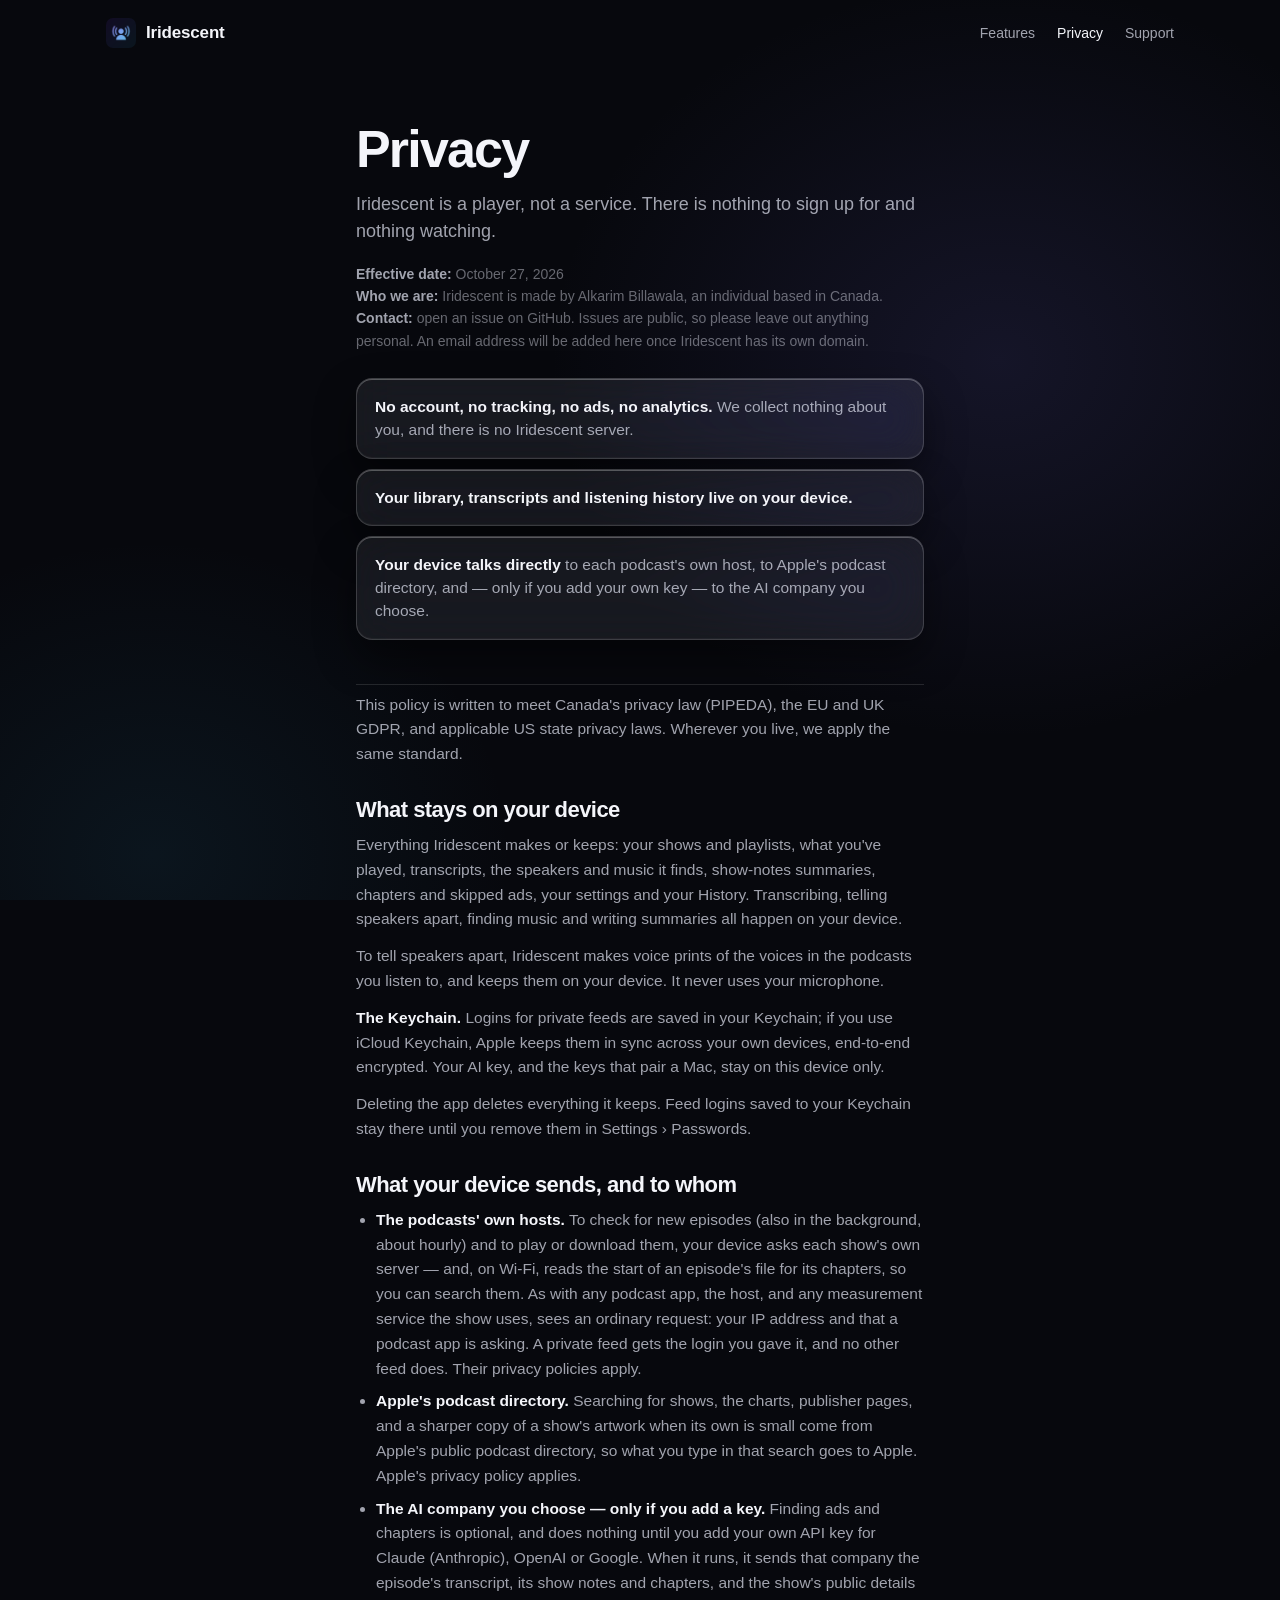
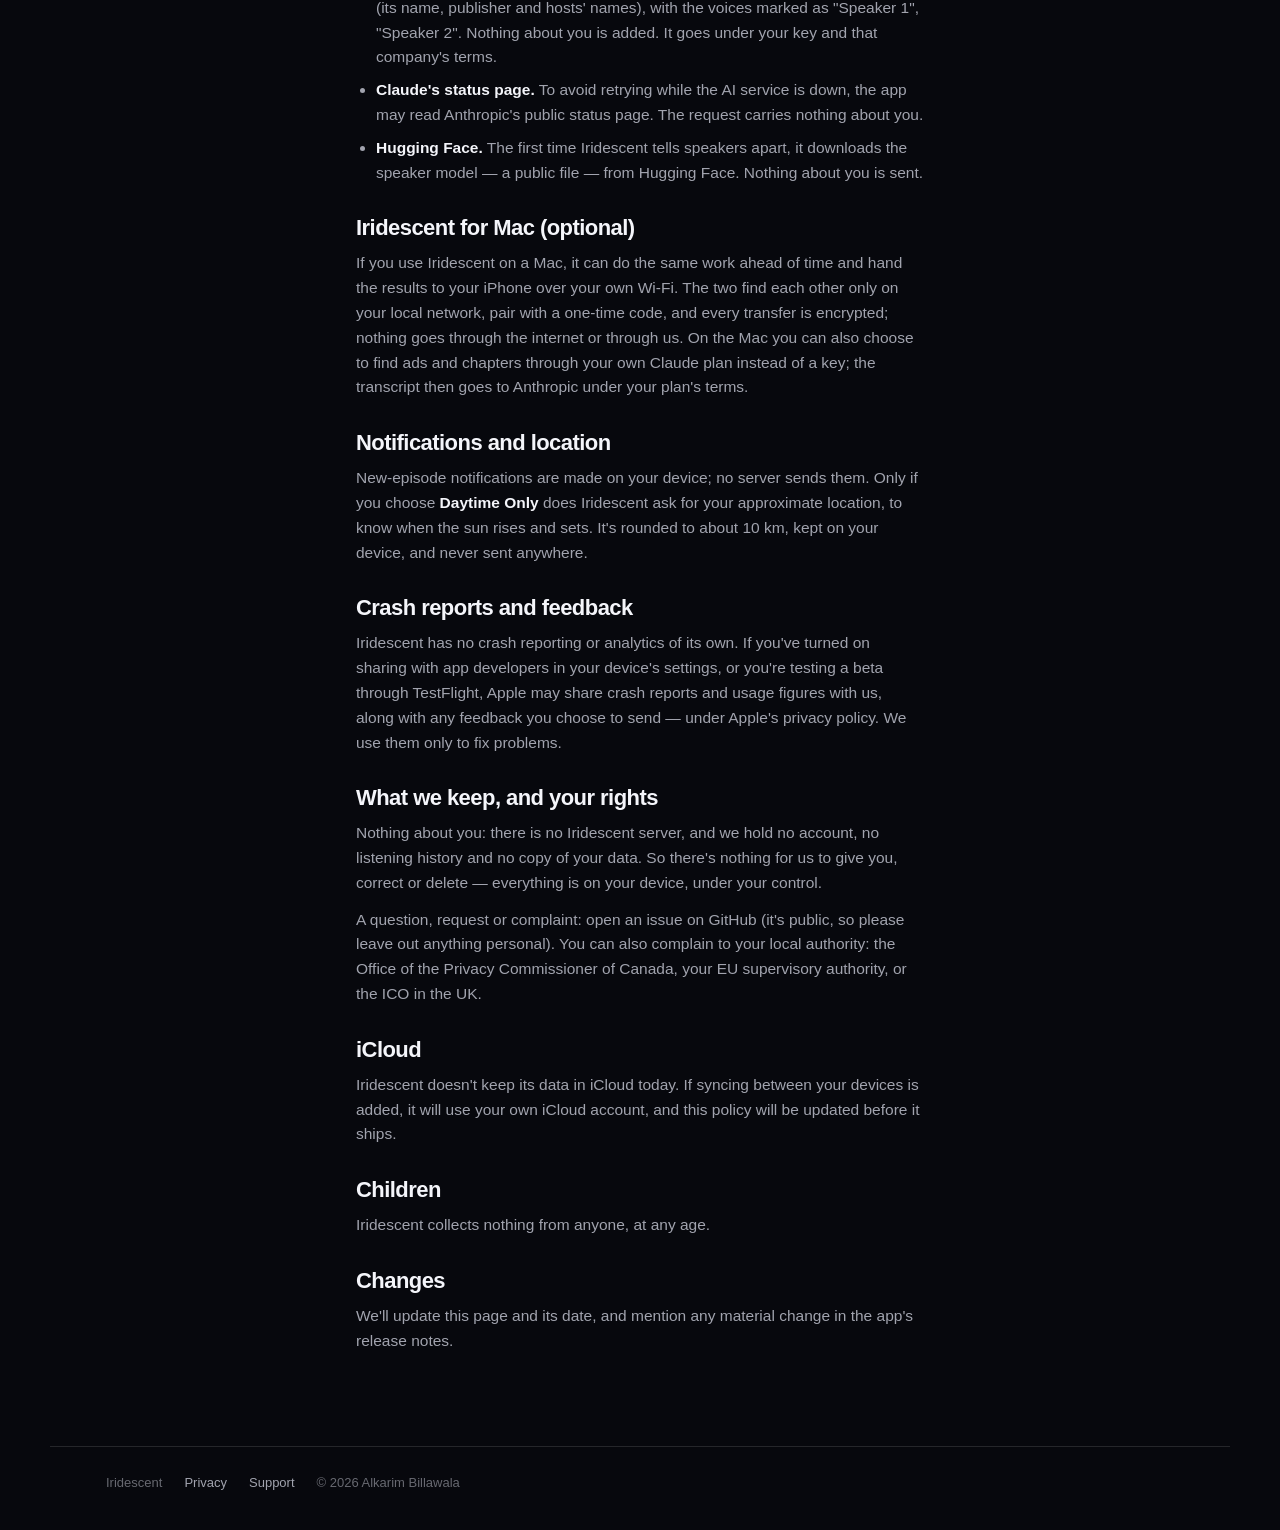
==== docs/privacy.html @ 8f62f202 "Iridescent's public home: the website (privacy, support), issue templates, license Not the app: Irid" ====
<!doctype html>
<html lang="en">
<head>
<meta charset="utf-8">
<meta name="viewport" content="width=device-width, initial-scale=1">
<title>Privacy — Iridescent</title>
<meta name="description" content="Iridescent's privacy policy: no account, no tracking, no analytics — your library and transcripts stay on your device.">
<link rel="icon" href="assets/icon.png">
<link rel="stylesheet" href="assets/icon-tokens.css">
<link rel="stylesheet" href="assets/base.css">
<link rel="stylesheet" href="assets/site.css">
</head>
<body>
  <nav class="nav">
    <a class="brand" href="./"><img src="assets/icon.png" alt="">Iridescent</a>
    <div class="nav-links"><a href="https://github.com/Alkarim-Billawala/iridescent-app#features">Features</a><a href="privacy.html" class="current">Privacy</a><a href="support.html">Support</a></div>
  </nav>

  <main class="page plain">
    <h1>Privacy</h1>
    <p class="lede">Iridescent is a player, not a service. There is nothing to sign up for and nothing watching.</p>
    <p class="policy-facts"><b>Effective date:</b> October 27, 2026<br><b>Who we are:</b> Iridescent is made by Alkarim Billawala, an individual based in Canada.<br><b>Contact:</b> <a href="https://github.com/Alkarim-Billawala/iridescent-app/issues">open an issue on GitHub</a>. Issues are public, so please leave out anything personal. An email address will be added here once Iridescent has its own domain.</p>
    <ul>
      <li class="glass"><b>No account, no tracking, no ads, no analytics.</b> We collect nothing about you, and there is no Iridescent server.</li>
      <li class="glass"><b>Your library, transcripts and listening history live on your device.</b></li>
      <li class="glass"><b>Your device talks directly</b> to each podcast's own host, to Apple's podcast directory, and — only if you add your own key — to the AI company you choose.</li>
    </ul>

    <section class="policy">
      <p>This policy is written to meet Canada's privacy law (PIPEDA), the EU and UK GDPR, and applicable US state privacy laws. Wherever you live, we apply the same standard.</p>

      <h2>What stays on your device</h2>
      <p>Everything Iridescent makes or keeps: your shows and playlists, what you've played, transcripts, the speakers and music it finds, show-notes summaries, chapters and skipped ads, your settings and your History. Transcribing, telling speakers apart, finding music and writing summaries all happen on your device.</p>
      <p>To tell speakers apart, Iridescent makes voice prints of the voices in the podcasts you listen to, and keeps them on your device. It never uses your microphone.</p>
      <p><b>The Keychain.</b> Logins for private feeds are saved in your Keychain; if you use iCloud Keychain, Apple keeps them in sync across your own devices, end-to-end encrypted. Your AI key, and the keys that pair a Mac, stay on this device only.</p>
      <p>Deleting the app deletes everything it keeps. Feed logins saved to your Keychain stay there until you remove them in Settings › Passwords.</p>

      <h2>What your device sends, and to whom</h2>
      <ul>
        <li><b>The podcasts' own hosts.</b> To check for new episodes (also in the background, about hourly) and to play or download them, your device asks each show's own server — and, on Wi-Fi, reads the start of an episode's file for its chapters, so you can search them. As with any podcast app, the host, and any measurement service the show uses, sees an ordinary request: your IP address and that a podcast app is asking. A private feed gets the login you gave it, and no other feed does. Their privacy policies apply.</li>
        <li><b>Apple's podcast directory.</b> Searching for shows, the charts, publisher pages, and a sharper copy of a show's artwork when its own is small come from Apple's public podcast directory, so what you type in that search goes to Apple. Apple's privacy policy applies.</li>
        <li><b>The AI company you choose — only if you add a key.</b> Finding ads and chapters is optional, and does nothing until you add your own API key for Claude (Anthropic), OpenAI or Google. When it runs, it sends that company the episode's transcript, its show notes and chapters, and the show's public details (its name, publisher and hosts' names), with the voices marked as "Speaker 1", "Speaker 2". Nothing about you is added. It goes under your key and that company's terms.</li>
        <li><b>Claude's status page.</b> To avoid retrying while the AI service is down, the app may read Anthropic's public status page. The request carries nothing about you.</li>
        <li><b>Hugging Face.</b> The first time Iridescent tells speakers apart, it downloads the speaker model — a public file — from Hugging Face. Nothing about you is sent.</li>
      </ul>

      <h2>Iridescent for Mac (optional)</h2>
      <p>If you use Iridescent on a Mac, it can do the same work ahead of time and hand the results to your iPhone over your own Wi-Fi. The two find each other only on your local network, pair with a one-time code, and every transfer is encrypted; nothing goes through the internet or through us. On the Mac you can also choose to find ads and chapters through your own Claude plan instead of a key; the transcript then goes to Anthropic under your plan's terms.</p>

      <h2>Notifications and location</h2>
      <p>New-episode notifications are made on your device; no server sends them. Only if you choose <b>Daytime Only</b> does Iridescent ask for your approximate location, to know when the sun rises and sets. It's rounded to about 10 km, kept on your device, and never sent anywhere.</p>

      <h2>Crash reports and feedback</h2>
      <p>Iridescent has no crash reporting or analytics of its own. If you've turned on sharing with app developers in your device's settings, or you're testing a beta through TestFlight, Apple may share crash reports and usage figures with us, along with any feedback you choose to send — under Apple's privacy policy. We use them only to fix problems.</p>

      <h2>What we keep, and your rights</h2>
      <p>Nothing about you: there is no Iridescent server, and we hold no account, no listening history and no copy of your data. So there's nothing for us to give you, correct or delete — everything is on your device, under your control.</p>
      <p>A question, request or complaint: <a href="https://github.com/Alkarim-Billawala/iridescent-app/issues">open an issue on GitHub</a> (it's public, so please leave out anything personal). You can also complain to your local authority: the Office of the Privacy Commissioner of Canada, your EU supervisory authority, or the ICO in the UK.</p>

      <h2>iCloud</h2>
      <p>Iridescent doesn't keep its data in iCloud today. If syncing between your devices is added, it will use your own iCloud account, and this policy will be updated before it ships.</p>

      <h2>Children</h2>
      <p>Iridescent collects nothing from anyone, at any age.</p>

      <h2>Changes</h2>
      <p>We'll update this page and its date, and mention any material change in the app's release notes.</p>
    </section>
  </main>

  <footer class="page footer">
    <span>Iridescent</span><a href="privacy.html">Privacy</a><a href="support.html">Support</a><span>© 2026 Alkarim Billawala</span>
  </footer>
</body>
</html>
---- docs/assets/icon-tokens.css ----
/* Generated by tools/icon.py from AppIcon.png — don't edit; re-run the script for a new icon. */
:root {
  --icon-1: #287497;
  --icon-1-rgb: 40 116 151;
  --icon-2: #284a7e;
  --icon-2-rgb: 40 74 126;
  --icon-3: #4d4894;
  --icon-3-rgb: 77 72 148;
}
---- docs/assets/base.css ----
/* The site's base: tokens, the glass, the sheen, the CSS-drawn phone. Used by the site pages and the step-2 mock-ups. */

@property --sheen-angle {
  syntax: '<angle>';
  inherits: false;
  initial-value: 0deg;
}

:root {
  color-scheme: dark;
  --bg: #07080d;
  --bg-2: #0d0f19;
  --text: #f4f5fa;
  --text-2: rgba(235, 238, 250, 0.68);
  --text-3: rgba(235, 238, 250, 0.42);
  --hairline: rgba(255, 255, 255, 0.12);

  /* The one motif: an oil-slick sheen — thin-film colours in their natural order. Its own palette:
     it doesn't come from the app icon, so a new icon leaves it alone. */
  --sheen-1: #8a74ff; /* violet */
  --sheen-2: #4fa8ff; /* blue */
  --sheen-3: #3fd8c4; /* cyan */
  --sheen-4: #bdf27c; /* green-gold */
  --sheen-5: #ffd07a; /* amber */
  --sheen-6: #ff8fb8; /* rose */
  --sheen-7: #b07cff; /* magenta-violet */
  --sheen: conic-gradient(from var(--sheen-angle), var(--sheen-1), var(--sheen-2), var(--sheen-3),
      var(--sheen-4), var(--sheen-5), var(--sheen-6), var(--sheen-7), var(--sheen-1));
  --sheen-linear: linear-gradient(100deg, var(--sheen-1) 0%, var(--sheen-2) 22%, var(--sheen-3) 42%,
      var(--sheen-4) 58%, var(--sheen-5) 74%, var(--sheen-6) 88%, var(--sheen-7) 100%);

  /* The page's faint ambient light: the only place the icon's colours are used (assets/icon-tokens.css,
     made by tools/icon.py). */
  --ambient:
      radial-gradient(50% 60% at 78% 40%, rgb(var(--icon-3-rgb) / 0.20), transparent 70%),
      radial-gradient(40% 50% at 12% 95%, rgb(var(--icon-1-rgb) / 0.12), transparent 70%);

  --glass-fill: rgba(255, 255, 255, 0.07);
  --glass-edge: rgba(255, 255, 255, 0.16);
  --glass-hi: rgba(255, 255, 255, 0.28);

  --font: -apple-system, BlinkMacSystemFont, "SF Pro Text", "SF Pro Display", "Helvetica Neue", Arial, sans-serif;
  --font-display: -apple-system, BlinkMacSystemFont, "SF Pro Display", "Helvetica Neue", Arial, sans-serif;
  --gutter: clamp(16px, 5vw, 56px);
}

* { box-sizing: border-box; }
html, body { margin: 0; }
body {
  background: var(--ambient), var(--bg);
  background-attachment: fixed;
  color: var(--text);
  font-family: var(--font);
  -webkit-font-smoothing: antialiased;
  overflow-x: hidden;
}
a { color: inherit; text-decoration: none; }

@keyframes sheen-turn { to { --sheen-angle: 360deg; } }

/* Liquid Glass, approximated: a blurred, saturated pane with a bright top edge. */
.glass {
  background: var(--glass-fill);
  -webkit-backdrop-filter: blur(22px) saturate(170%);
  backdrop-filter: blur(22px) saturate(170%);
  border: 1px solid var(--glass-edge);
  box-shadow:
    inset 0 1px 0 var(--glass-hi),
    inset 0 -1px 0 rgba(255, 255, 255, 0.04),
    0 18px 40px rgba(0, 0, 0, 0.45);
}

/* ---- Top bar ---- */
.nav {
  position: relative;
  z-index: 5;
  display: flex;
  align-items: center;
  justify-content: space-between;
  padding: 18px var(--gutter);
}
.brand { display: flex; align-items: center; gap: 10px; font-weight: 600; font-size: 17px; letter-spacing: -0.01em; }
.brand img { width: 30px; height: 30px; border-radius: 7px; }
.nav-links { display: flex; gap: 22px; font-size: 14px; color: var(--text-2); }
.nav-links a:hover { color: var(--text); }
@media (max-width: 560px) { .nav-links { display: none; } }

/* ---- Buttons ---- */
.btn {
  display: inline-flex; align-items: center; gap: 8px;
  height: 46px; padding: 0 22px; border-radius: 999px;
  font-size: 15px; font-weight: 600; letter-spacing: -0.005em;
}
.btn-primary { background: var(--text); color: #0a0b12; }
.btn-ghost { color: var(--text); }
.btn svg { width: 16px; height: 16px; }

/* ---- Review switcher (mock-ups only) ---- */
.review-bar {
  position: fixed; z-index: 50; left: 50%; bottom: 16px; transform: translateX(-50%);
  display: flex; gap: 4px; padding: 4px; border-radius: 999px; font-size: 13px; font-weight: 600;
}
.review-bar a { padding: 7px 14px; border-radius: 999px; color: var(--text-2); white-space: nowrap; }
.review-bar a[aria-current] { background: rgba(255, 255, 255, 0.14); color: var(--text); }

/* ================================================================
   The phone: an iPhone 17 Pro-shaped frame (402 × 874 pt) drawn in pt
   units, so it scales as one piece at any width.
   ================================================================ */
.phone {
  --w: 330px;
  width: var(--w);
  aspect-ratio: 402 / 874;
  container-type: inline-size;
  position: relative;
  border-radius: calc(var(--w) * 0.148);
  padding: calc(var(--w) * 0.03);
  background: linear-gradient(145deg, #3a3d48, #15161c 40%, #2b2d36 70%, #101116);
  box-shadow:
    inset 0 0 0 1px rgba(255, 255, 255, 0.10),
    0 40px 80px rgba(0, 0, 0, 0.6),
    0 10px 24px rgba(0, 0, 0, 0.5);
}
.screen {
  --pt: calc(100cqw / 402 * 1.065); /* the screen sits inside the bezel */
  position: relative;
  width: 100%; height: 100%;
  border-radius: calc(var(--pt) * 52);
  overflow: hidden;
  background:
    radial-gradient(120% 60% at 50% 0%, #3a2f6b 0%, transparent 65%),
    linear-gradient(180deg, #241d45 0%, #16142b 55%, #0f0e1d 100%);
  color: #fff;
  font-family: var(--font);
  font-size: calc(var(--pt) * 17);
  display: flex; flex-direction: column; align-items: stretch;
  text-align: left;
}
.island {
  position: absolute; top: calc(var(--pt) * 11); left: 50%; transform: translateX(-50%);
  width: calc(var(--pt) * 124); height: calc(var(--pt) * 36); border-radius: 999px; background: #000;
}
.statusbar {
  height: calc(var(--pt) * 54); flex: none;
  display: flex; align-items: center; justify-content: space-between;
  padding: 0 calc(var(--pt) * 34) 0 calc(var(--pt) * 44);
  font-weight: 600; font-size: calc(var(--pt) * 16);
}
.statusbar .icons { display: flex; gap: calc(var(--pt) * 6); align-items: center; }
.statusbar .icons i { display: block; background: #fff; border-radius: calc(var(--pt) * 2); }
.grabber {
  width: calc(var(--pt) * 38); height: calc(var(--pt) * 5); border-radius: 999px;
  background: rgba(255, 255, 255, 0.32); margin: calc(var(--pt) * 2) auto calc(var(--pt) * 16);
}
.art {
  align-self: center;
  width: calc(var(--pt) * 262); aspect-ratio: 1; border-radius: calc(var(--pt) * 14);
  position: relative; overflow: hidden;
  background:
    radial-gradient(60% 60% at 50% 42%, #ffcf7a 0%, #f39a53 26%, transparent 27%),
    radial-gradient(90% 80% at 50% 45%, rgba(255, 170, 90, 0.55) 0%, transparent 60%),
    linear-gradient(160deg, #3b2a6e 0%, #1c1840 100%);
  box-shadow: 0 calc(var(--pt) * 18) calc(var(--pt) * 40) rgba(0, 0, 0, 0.45);
}
.art::after {
  content: "LANTERN\A HOUR"; white-space: pre;
  position: absolute; left: calc(var(--pt) * 18); bottom: calc(var(--pt) * 14);
  font-family: var(--font-display); font-weight: 800; letter-spacing: 0.04em;
  font-size: calc(var(--pt) * 26); line-height: 0.95; color: #fff4e3;
}
.meta {
  display: flex; align-items: center; justify-content: space-between;
  padding: calc(var(--pt) * 22) calc(var(--pt) * 28) 0;
}
.meta .show { font-size: calc(var(--pt) * 14); color: rgba(255, 255, 255, 0.6); font-weight: 500; }
.meta .title { font-size: calc(var(--pt) * 19); font-weight: 700; margin-top: calc(var(--pt) * 2); letter-spacing: -0.01em; }
.round {
  width: calc(var(--pt) * 32); height: calc(var(--pt) * 32); border-radius: 999px;
  display: grid; place-items: center; font-weight: 800; font-size: calc(var(--pt) * 15); letter-spacing: 0.08em;
}
.preview {
  padding: calc(var(--pt) * 16) calc(var(--pt) * 28) 0;
  font-size: calc(var(--pt) * 16.5); line-height: 1.32; letter-spacing: -0.005em;
}
.preview p { margin: 0 0 calc(var(--pt) * 5); color: rgba(255, 255, 255, 0.42); }
.preview p.now { color: #fff; font-weight: 700; }
.scrub { padding: calc(var(--pt) * 18) calc(var(--pt) * 28) 0; }
.track { display: flex; gap: calc(var(--pt) * 3); height: calc(var(--pt) * 6); }
.track span { border-radius: 999px; background: rgba(255, 255, 255, 0.22); }
.track span.done { background: rgba(255, 255, 255, 0.9); }
.track span.part { background: linear-gradient(90deg, rgba(255,255,255,.9) var(--p), rgba(255,255,255,.22) var(--p)); }
.track span.skip {
  background: repeating-linear-gradient(-45deg, rgba(255,255,255,.28) 0 calc(var(--pt)*2.5), transparent calc(var(--pt)*2.5) calc(var(--pt)*5));
}
.times {
  display: flex; justify-content: space-between; margin-top: calc(var(--pt) * 7);
  font-size: calc(var(--pt) * 12); color: rgba(255, 255, 255, 0.55); font-weight: 600; font-variant-numeric: tabular-nums;
}
.controls {
  display: flex; justify-content: center; align-items: center; gap: calc(var(--pt) * 52);
  padding-top: calc(var(--pt) * 18);
}
.controls svg { width: calc(var(--pt) * 34); height: calc(var(--pt) * 34); fill: #fff; }
.controls svg.big { width: calc(var(--pt) * 46); height: calc(var(--pt) * 46); }
.bottom {
  margin-top: auto; padding: 0 calc(var(--pt) * 26) calc(var(--pt) * 34);
  display: flex; align-items: center; justify-content: space-between;
  font-size: calc(var(--pt) * 15); font-weight: 600;
}
.bottom .speed { color: rgba(255, 255, 255, 0.85); }
.pill-notice {
  display: inline-flex; align-items: center; gap: calc(var(--pt) * 6);
  height: calc(var(--pt) * 34); padding: 0 calc(var(--pt) * 14); border-radius: 999px;
  font-size: calc(var(--pt) * 13.5); font-weight: 600; white-space: nowrap;
}
.pill-notice b { font-weight: 700; color: #fff; }
.pill-notice .sep { opacity: 0.45; }
.homebar {
  position: absolute; bottom: calc(var(--pt) * 8); left: 50%; transform: translateX(-50%);
  width: calc(var(--pt) * 140); height: calc(var(--pt) * 5); border-radius: 999px; background: rgba(255, 255, 255, 0.85);
}

/* A notice floating beside the phone, in page units. */
.float-pill {
  display: inline-flex; align-items: center; gap: 8px; height: 44px; padding: 0 18px; border-radius: 999px;
  font-size: 14.5px; font-weight: 600; white-space: nowrap; color: var(--text);
}
.float-pill .sep { opacity: 0.4; }
.float-pill .undo { color: #fff; }
.float-pill svg { width: 15px; height: 15px; }

@media (prefers-reduced-motion: reduce) {
  *, *::before, *::after { animation: none !important; transition: none !important; }
}
---- docs/assets/site.css ----
/* The site's pages, on top of base.css: the Edge hero, the feature sections, the grid, the FAQ, the footer,
   and the mock-up visuals that stand in for captures until the end. */

/* ---- Page ---- */
.page { max-width: 1180px; margin: 0 auto; padding: 0 var(--gutter); }
.nav { max-width: 1180px; margin: 0 auto; }
.nav-links a.current { color: var(--text); }
h2, h3 { font-family: var(--font-display); letter-spacing: -0.025em; margin: 0; }
p { margin: 0; }
sup { font-size: 0.6em; vertical-align: super; color: var(--text-3); }

/* Draft marks: planned features. Strip before publishing (see README). */
.planned {
  display: inline-block; vertical-align: 0.2em; margin-left: 6px; padding: 2px 7px; border-radius: 999px;
  font-size: 11px; font-weight: 700; letter-spacing: 0.04em; text-transform: uppercase;
  color: #ffd07a; background: rgba(255, 208, 122, 0.12); border: 1px solid rgba(255, 208, 122, 0.3);
}
.mock {
  position: absolute; z-index: 3; top: 10px; right: 10px; padding: 2px 7px; border-radius: 999px;
  font-size: 10px; font-weight: 700; letter-spacing: 0.06em; text-transform: uppercase;
  color: var(--text-3); background: rgba(0, 0, 0, 0.35); border: 1px solid var(--hairline);
}

/* ---- Hero (Edge) ---- */
.hero {
  display: grid; grid-template-columns: 1.05fr 0.95fr; align-items: center; gap: clamp(24px, 5vw, 72px);
  padding: clamp(32px, 6vw, 72px) 0 clamp(56px, 8vw, 110px); min-height: min(calc(100vh - 66px), 820px);
}
.wordmark {
  font-family: var(--font-display); font-weight: 700; letter-spacing: -0.04em;
  font-size: clamp(54px, 9vw, 112px); line-height: 1; margin: 0;
  background: var(--sheen-linear); background-size: 220% 100%;
  -webkit-background-clip: text; background-clip: text; color: transparent;
  animation: drift 14s ease-in-out infinite alternate;
}
@keyframes drift { from { background-position: 0% 0; } to { background-position: 100% 0; } }
.tagline {
  font-family: var(--font-display); font-size: clamp(26px, 3.4vw, 40px); font-weight: 600;
  letter-spacing: -0.025em; line-height: 1.1; margin: 18px 0 0;
}
.sub { font-size: clamp(17px, 1.6vw, 19px); line-height: 1.5; color: var(--text-2); max-width: 30em; margin: 20px 0 0; }
.ctas { display: flex; gap: 10px; flex-wrap: wrap; margin-top: 30px; }
.facts { display: flex; gap: 22px; flex-wrap: wrap; margin-top: 40px; font-size: 13.5px; color: var(--text-3); font-weight: 500; }
.facts span::before { content: ""; display: inline-block; width: 5px; height: 5px; border-radius: 50%; background: var(--text-3); margin: 0 8px 2px 0; }
.stage { position: relative; display: grid; place-items: center; }
.stage .phone { --w: clamp(250px, 25vw, 312px); }
/* The rim: a thin sheen line around the frame, as if light caught its edge. */
.stage .phone::before {
  content: ""; position: absolute; inset: -1.5px; border-radius: inherit; padding: 1.5px;
  background: var(--sheen);
  -webkit-mask: linear-gradient(#000 0 0) content-box, linear-gradient(#000 0 0);
  -webkit-mask-composite: xor; mask-composite: exclude;
  opacity: 0.85; animation: sheen-turn 18s linear infinite; pointer-events: none;
}

/* ---- Feature sections ---- */
.feature {
  display: grid; grid-template-columns: 1fr 1fr; align-items: center; gap: clamp(28px, 5vw, 72px);
  padding: clamp(40px, 6vw, 84px) 0; border-top: 1px solid var(--hairline); scroll-margin-top: 20px;
}
.feature.flip .words { order: 2; }
.feature h2 { font-size: clamp(28px, 3.6vw, 44px); line-height: 1.08; max-width: 14ch; }
.feature .words p { font-size: clamp(16.5px, 1.5vw, 19px); line-height: 1.55; color: var(--text-2); margin-top: 16px; max-width: 32em; }
.feature .words p b { color: var(--text); font-weight: 600; }
.visual { position: relative; }
.card { position: relative; border-radius: 26px; padding: 22px; overflow: hidden; }

/* The transcript panel (from mock-up C). */
.reader { padding: 22px 26px 26px 18px; }
.reader-head { display: flex; justify-content: space-between; align-items: center; gap: 12px; font-size: 13px; color: var(--text-3); font-weight: 600; }
.reader-head > span:first-child { overflow: hidden; text-overflow: ellipsis; white-space: nowrap; }
.corner { display: inline-flex; gap: 2px; padding: 4px; border-radius: 999px; flex: none; }
.corner span { padding: 5px 11px; border-radius: 999px; color: var(--text-2); font-size: 12.5px; }
.window {
  position: relative; height: calc(5 * 1.5em + 8px); overflow: hidden; margin-top: 14px; padding-left: 20px;
  font-size: clamp(16px, 2vw, 24px); letter-spacing: -0.012em;
  -webkit-mask: linear-gradient(transparent, #000 22%, #000 70%, transparent);
          mask: linear-gradient(transparent, #000 22%, #000 70%, transparent);
}
.lines { position: absolute; left: 20px; right: 0; top: 0; transition: transform 0.7s cubic-bezier(.3,.7,.2,1); }
.line { height: 1.5em; line-height: 1.5em; color: var(--text-3); white-space: nowrap; overflow: hidden; text-overflow: ellipsis; transition: color .5s, font-weight .5s; }
.line.now { color: var(--text); font-weight: 700; }
.line.fold { color: var(--text-2); font-weight: 600; display: flex; align-items: center; gap: 10px; }
.line.fold span { font-size: 0.66em; }
.line.fold i { flex: 0 0 34px; height: 8px; border-radius: 4px; background: repeating-linear-gradient(-45deg, rgba(255,255,255,.35) 0 3px, transparent 3px 6px); }
.marker {
  position: absolute; left: 2px; top: calc(2 * 1.5em + 0.2em); width: 4px; height: 1.1em; border-radius: 2px;
  background: var(--sheen); animation: sheen-turn 8s linear infinite; box-shadow: 0 0 14px rgba(140, 170, 255, 0.55);
}

/* A small player strip: scrubber with skips, a notice that appears. */
.strip { padding: 22px 24px 20px; }
.strip .track { display: flex; gap: 3px; height: 6px; }
.strip .track span { border-radius: 999px; background: rgba(255,255,255,.22); }
.strip .track .done { background: rgba(255,255,255,.9); }
.strip .track .skip { background: repeating-linear-gradient(-45deg, rgba(255,255,255,.3) 0 2.5px, transparent 2.5px 5px); }
.strip .track .head { position: relative; }
.strip .track .head::after {
  content: ""; position: absolute; top: -5px; width: 16px; height: 16px; border-radius: 50%; background: #fff;
  left: var(--at, 0%); transform: translateX(-50%); box-shadow: 0 2px 8px rgba(0,0,0,.5);
  animation: head-skip 6s cubic-bezier(.4,0,.2,1) infinite;
}
@keyframes head-skip {
  0%, 38% { left: 0%; } 46%, 100% { left: 100%; }
}
.strip .times { display: flex; justify-content: space-between; margin-top: 10px; font-size: 12px; color: var(--text-3); font-weight: 600; font-variant-numeric: tabular-nums; }
.strip .row { display: flex; align-items: center; justify-content: space-between; margin-top: 20px; min-height: 44px; }
.strip .speed { font-size: 15px; font-weight: 600; color: var(--text-2); }
.strip .float-pill { opacity: 0; transform: translateY(6px); animation: notice-in 6s ease infinite; }
@keyframes notice-in {
  0%, 44% { opacity: 0; transform: translateY(6px); }
  50%, 90% { opacity: 1; transform: none; }
  96%, 100% { opacity: 0; transform: translateY(6px); }
}

/* Chapter list with the rail. */
.chapters { padding: 16px 0 16px 20px; display: grid; grid-template-columns: 1fr 28px; }
.chapter {
  display: grid; grid-template-columns: 22px 1fr auto; align-items: center; gap: 12px;
  padding: 11px 16px 11px 0; font-size: 15px; color: var(--text-2); border-bottom: 1px solid var(--hairline);
  transition: transform .3s, color .3s;
}
.chapter:last-child { border-bottom: 0; }
.chapter i { width: 20px; height: 20px; border-radius: 50%; border: 1.5px solid var(--text-3); display: grid; place-items: center; font-style: normal; font-size: 12px; color: var(--text-3); }
.chapter.heard i { background: var(--text-3); color: var(--bg); border-color: transparent; }
.chapter.now { color: var(--text); font-weight: 600; }
.chapter.now i { border-color: var(--text); color: var(--text); }
.chapter.lift { color: var(--text); font-weight: 600; transform: translateX(-6px) scale(1.03); }
.chapter .t { font-variant-numeric: tabular-nums; font-size: 13px; color: var(--text-3); }
.chapter.ad { color: var(--text-3); font-size: 13px; padding: 7px 16px 7px 0; }
.chapter.ad i { border-style: dashed; }
.chapter small { font-size: 12px; color: var(--text-3); font-weight: 500; margin-left: 8px; }
.rail { position: relative; width: 28px; border-left: 1px solid var(--hairline); }
.rail::before { content: ""; position: absolute; left: 10px; top: 46%; width: 8px; height: 8px; border-radius: 50%; background: var(--text); box-shadow: 0 0 0 4px rgba(255,255,255,.12); }
.rail i { position: absolute; left: 12px; width: 4px; height: 4px; border-radius: 50%; background: var(--text-3); }

/* Reorder: a dragged row. */
.reorder .chapter { grid-template-columns: 18px 1fr auto; }
.reorder .chapter i { width: 18px; height: 18px; border-radius: 4px; border: 0; background: none; color: var(--text-3); font-size: 14px; letter-spacing: -1px; }
.reorder .chapter.drag {
  background: rgba(255,255,255,.08); border-radius: 14px; border-bottom: 0; padding-left: 12px; margin: 4px 8px 4px -12px;
  box-shadow: 0 14px 30px rgba(0,0,0,.5); color: var(--text); font-weight: 600;
  animation: drag 7s cubic-bezier(.35,.7,.2,1) infinite;
}
@keyframes drag { 0%, 20% { transform: translateY(0); } 50%, 80% { transform: translateY(-92px); } 100% { transform: translateY(0); } }
.reorder .chapter.drag small { color: #ffd07a; }
.reorder .edit { display: flex; justify-content: flex-end; padding: 0 16px 10px 0; }
.reorder .edit span { display: inline-flex; gap: 2px; padding: 4px; border-radius: 999px; font-size: 12.5px; font-weight: 600; }
.reorder .edit span b { padding: 5px 11px; border-radius: 999px; background: rgba(255,255,255,.14); }
.reorder .edit span em { padding: 5px 11px; font-style: normal; color: var(--text-2); }

/* Feeds: the switcher and the copy move. */
.feeds { padding: 22px 24px 24px; display: grid; gap: 18px; }
.feeds .switch { display: flex; padding: 3px; border-radius: 999px; font-size: 13.5px; font-weight: 600; width: max-content; }
.feeds .switch span { padding: 7px 16px; border-radius: 999px; color: var(--text-2); }
.feeds .switch span.on { background: rgba(255,255,255,.16); color: var(--text); }
.feeds .switch span.on::after { content: " ♛"; font-size: 11px; color: #ffd07a; }
.feeds .ep { display: grid; grid-template-columns: 52px 1fr; gap: 14px; align-items: center; }
.feeds .ep .art2 { width: 52px; height: 52px; border-radius: 10px; background: radial-gradient(60% 60% at 50% 42%, #ffcf7a 0%, #f39a53 26%, transparent 27%), linear-gradient(160deg, #3b2a6e, #1c1840); }
.feeds .ep b { display: block; font-size: 15px; }
.feeds .ep span { font-size: 13px; color: var(--text-3); }
.feeds .bar { position: relative; height: 6px; border-radius: 999px; background: rgba(255,255,255,.18); }
.feeds .bar::before { content: ""; position: absolute; inset: 0 44% 0 0; border-radius: 999px; background: rgba(255,255,255,.9); }
.feeds .bar::after { content: ""; position: absolute; top: 0; bottom: 0; left: 78%; width: 22%; border-radius: 999px; background: repeating-linear-gradient(-45deg, rgba(255,208,122,.45) 0 3px, transparent 3px 6px); }
.feeds .bonus { font-size: 12px; color: var(--text-3); display: flex; justify-content: space-between; margin-top: -8px; }
.feeds .bonus b { color: #ffd07a; font-weight: 600; }

/* Search: a field, In Transcripts results. */
.search { padding: 18px 18px 20px; display: grid; gap: 8px; }
.search .field { display: flex; align-items: center; justify-content: space-between; height: 40px; padding: 0 14px; border-radius: 12px; background: rgba(255,255,255,.1); font-size: 16px; }
.search .q i { display: inline-block; width: 2px; height: 1.1em; vertical-align: -0.2em; margin-left: 2px; background: var(--text); animation: caret 1s steps(2) infinite; }
@keyframes caret { to { opacity: 0; } }
.search .x { width: 20px; height: 20px; border-radius: 50%; background: rgba(255,255,255,.2); display: grid; place-items: center; font-size: 14px; color: var(--text-2); }
.search .group { margin-top: 8px; font-size: 12px; font-weight: 700; letter-spacing: 0.04em; text-transform: uppercase; color: var(--text-3); }
.search .hit { display: grid; grid-template-columns: 44px 1fr; gap: 12px; align-items: start; padding: 6px 0; }
.search .hit .art2 { width: 44px; height: 44px; border-radius: 9px; background: radial-gradient(60% 60% at 50% 42%, #ffcf7a 0%, #f39a53 26%, transparent 27%), linear-gradient(160deg, #3b2a6e, #1c1840); }
.search .hit .art2.alt { background: linear-gradient(160deg, #1d4d5e, #0d2430); }
.search .hit .art2.alt2 { background: linear-gradient(160deg, #6b3a2a, #2d1710); }
.search .hit b { display: block; font-size: 15px; }
.search .hit span { display: block; font-size: 12.5px; color: var(--text-3); }
.search .hit em { display: block; font-style: normal; font-size: 14px; color: var(--text-2); margin-top: 3px; line-height: 1.35; }
.search mark { background: rgba(255,208,122,.22); color: var(--text); border-radius: 3px; padding: 0 2px; }

/* Local first: a diagram. */
.local { padding: 20px; display: grid; gap: 10px; }
.local .box { border-radius: 18px; padding: 16px 18px; }
.local h4 { margin: 0 0 10px; font-size: 13px; letter-spacing: 0.04em; text-transform: uppercase; color: var(--text-3); font-weight: 700; }
.local ul { margin: 0; padding: 0; list-style: none; font-size: 14.5px; line-height: 1.75; color: var(--text-2); columns: 2; column-gap: 18px; }
.local .ai ul { columns: 1; }
.local ul li::before { content: "✓ "; color: var(--text); }
.local ul li.soon::before { content: "○ "; color: var(--text-3); }
.local .arrow { font-size: 20px; color: var(--text-3); text-align: center; display: flex; align-items: center; justify-content: center; gap: 10px; }
.local .arrow small { font-size: 11.5px; font-weight: 600; letter-spacing: 0.03em; }
.local .ai { background: rgba(255,255,255,.04); }

/* Details: three small vignettes. */
.vignettes { display: grid; grid-template-columns: repeat(3, 1fr); gap: 14px; }
.vig { margin: 0; position: relative; aspect-ratio: 3 / 4; border-radius: 22px; overflow: hidden; display: flex; flex-direction: column; justify-content: flex-end; padding: 14px; background: linear-gradient(180deg, #241d45, #0f0e1d); border: 1px solid var(--hairline); }
.vig figcaption { font-size: 12.5px; font-weight: 600; color: var(--text-2); line-height: 1.3; min-height: 2.6em; }
.vig .v-art { position: absolute; left: 50%; top: 18%; width: 54%; aspect-ratio: 1; border-radius: 10px; transform: translateX(-50%); background: radial-gradient(60% 60% at 50% 42%, #ffcf7a 0%, #f39a53 26%, transparent 27%), linear-gradient(160deg, #3b2a6e, #1c1840); animation: ease-art 4s ease-in-out infinite alternate; }
@keyframes ease-art { to { transform: translateX(-50%) scale(0.86); } }
.vig .v-key { position: absolute; left: 10px; right: 10px; bottom: 54px; height: 30%; border-radius: 10px 10px 4px 4px; background: rgba(255,255,255,.08); animation: key-up 4s ease-in-out infinite alternate; }
.vig .v-bar { position: absolute; left: 10px; right: 10px; height: 30px; border-radius: 999px; bottom: calc(54px + 30% + 8px); background: var(--glass-fill); border: 1px solid var(--glass-edge); animation: bar-up 4s ease-in-out infinite alternate; }
.vig .v-bar::after { content: "Find"; position: absolute; left: 12px; top: 7px; font-size: 11px; color: var(--text-3); }
@keyframes key-up { from { transform: translateY(120%); } 30%, to { transform: none; } }
@keyframes bar-up { from { transform: translateY(calc(30% + 60px)); } 30%, to { transform: none; } }
.vig .v-scrub { position: absolute; left: 12px; right: 12px; top: 46%; display: flex; gap: 3px; height: 6px; animation: scrub-open 4s ease-in-out infinite alternate; }
.vig .v-scrub span { border-radius: 999px; background: rgba(255,255,255,.3); }
.vig .v-scrub span.d { background: rgba(255,255,255,.9); }
.vig .v-scrub span.s { background: repeating-linear-gradient(-45deg, rgba(255,255,255,.35) 0 2.5px, transparent 2.5px 5px); }
@keyframes scrub-open { from { gap: 0; height: 4px; } 30%, to { gap: 3px; height: 10px; } }

/* Rewind tiles. */
.tiles { display: grid; grid-template-columns: 1fr 1fr; gap: 12px; }
.tile { border-radius: 20px; padding: 18px 18px 16px; }
.tile small { display: block; font-size: 12px; font-weight: 600; color: var(--text-3); letter-spacing: 0.03em; text-transform: uppercase; }
.tile b { display: block; font-family: var(--font-display); font-size: clamp(26px, 3vw, 34px); letter-spacing: -0.03em; margin-top: 6px; font-variant-numeric: tabular-nums; }
.tile span { font-size: 13px; color: var(--text-2); }
.tile .undo { display: inline-flex; gap: 8px; align-items: center; margin-top: 10px; font-size: 13px; color: var(--text-2); }
.tile .undo em { font-style: normal; font-weight: 600; color: var(--text); }

/* Words-only card (planned, no screen yet). */
.words-only { padding: 26px; font-size: 15px; line-height: 1.6; color: var(--text-2); border-style: dashed; }
.words-only .turn { display: grid; grid-template-columns: 4px 1fr; gap: 12px; margin-top: 10px; }
.words-only .turn i { border-radius: 2px; }
.words-only .turn b { display: block; font-size: 12px; color: var(--text-3); }

/* ---- Everything else ---- */
.grid-section { padding: clamp(40px, 6vw, 84px) 0; border-top: 1px solid var(--hairline); }
.grid-section h2 { font-size: clamp(24px, 3vw, 34px); }
.grid { display: grid; grid-template-columns: repeat(auto-fill, minmax(230px, 1fr)); gap: 10px; margin-top: 26px; }
.grid div { padding: 14px 16px; border-radius: 16px; font-size: 14.5px; line-height: 1.4; color: var(--text-2); }

/* ---- FAQ ---- */
.faq { padding: clamp(40px, 6vw, 84px) 0; border-top: 1px solid var(--hairline); max-width: 760px; }
.faq h2 { font-size: clamp(24px, 3vw, 34px); margin-bottom: 10px; }
.faq details { border-bottom: 1px solid var(--hairline); padding: 16px 0; }
.faq summary { cursor: pointer; font-weight: 600; font-size: 17px; list-style: none; display: flex; justify-content: space-between; gap: 16px; }
.faq summary::-webkit-details-marker { display: none; }
.faq summary::after { content: "+"; color: var(--text-3); font-weight: 400; flex: none; }
.faq details[open] summary::after { content: "–"; }
.faq details p { margin-top: 10px; color: var(--text-2); line-height: 1.55; font-size: 15.5px; max-width: 60ch; }

/* ---- Footnote and footer ---- */
.footnote { padding: 0 0 40px; font-size: 13px; color: var(--text-3); }
.footer { border-top: 1px solid var(--hairline); padding-top: 28px; padding-bottom: 40px; display: flex; flex-wrap: wrap; gap: 10px 22px; font-size: 13px; color: var(--text-3); }
.footer a { color: var(--text-2); }
.footer .legal { flex-basis: 100%; margin-top: 4px; }

/* ---- Plain pages (privacy, support) ---- */
.plain { max-width: 680px; padding-top: clamp(28px, 5vw, 56px); padding-bottom: 80px; }
.plain h1 { font-family: var(--font-display); font-size: clamp(34px, 5vw, 52px); letter-spacing: -0.035em; line-height: 1.05; margin: 0; }
.plain .lede { font-size: 18px; color: var(--text-2); line-height: 1.5; margin-top: 14px; }
.plain ul { margin: 26px 0 0; padding: 0; list-style: none; display: grid; gap: 10px; }
.plain li { padding: 16px 18px; border-radius: 16px; font-size: 15.5px; line-height: 1.5; color: var(--text-2); }
.plain li b { color: var(--text); font-weight: 600; }
.plain .note { margin-top: 24px; font-size: 13.5px; color: var(--text-3); line-height: 1.5; }
.plain .btn { margin-top: 26px; }
.plain .btn[hidden] { display: none; }
/* The full policy under the summary cards (privacy.html). */
.plain .policy-facts { margin-top: 18px; font-size: 14px; color: var(--text-3); line-height: 1.6; }
.plain .policy-facts b { color: var(--text-2); font-weight: 600; }
.policy { margin-top: 44px; border-top: 1px solid var(--hairline); padding-top: 8px; }
.policy h2 { font-size: 22px; margin: 30px 0 10px; color: var(--text); }
.policy p { color: var(--text-2); font-size: 15.5px; line-height: 1.6; margin: 0 0 12px; }
.policy p b, .policy li b { color: var(--text); font-weight: 600; }
.policy ul { margin: 0 0 12px; padding-left: 20px; list-style: disc; display: block; }
.policy li { padding: 0; border-radius: 0; margin: 0 0 8px; font-size: 15.5px; line-height: 1.6; color: var(--text-2); }

/* ---- Phone width ---- */
@media (max-width: 820px) {
  .hero { grid-template-columns: 1fr; text-align: center; padding-bottom: 72px; min-height: 0; }
  .sub { margin-inline: auto; }
  .ctas, .facts { justify-content: center; }
  .feature { grid-template-columns: 1fr; gap: 26px; }
  .feature.flip .words { order: 0; }
  .feature h2 { max-width: none; }
  .vignettes { gap: 8px; }
  .vig { border-radius: 16px; padding: 10px; }
  .vig figcaption { font-size: 11px; }
  .vig .mock { display: none; }
}

/* A feature section whose visual is a built scene in a phone (scenes/): centred, a little smaller than the hero. */
.visual > .phone { --w: clamp(230px, 22vw, 290px); margin: 0 auto; }
/* Vignettes hold small phones: a 2 × 2 grid, each card as tall as its phone plus caption (no fixed aspect). */
.vignettes { grid-template-columns: repeat(2, 1fr); gap: 14px; }
.vig { aspect-ratio: auto; justify-content: flex-start; align-items: center; padding: 16px 14px 12px; }
.vig > .phone { --w: clamp(140px, 11vw, 180px); margin: 0 auto 12px; }
.vig figcaption { text-align: center; }
.scrubber-row { margin-top: 18px; grid-column: 1 / -1; }
.scrubber-row .triptych > .phone { --w: clamp(140px, 13vw, 200px); flex: none; }
.visual.pair { display: flex; gap: 18px; justify-content: center; }
.visual.pair > .phone { --w: clamp(150px, 15vw, 210px); margin: 0; }
.row-caption { text-align: center; font-size: 13px; color: var(--text-2); margin: 12px 0 0; }
@media (max-width: 720px) { .scrubber-row .triptych { gap: 10px; } .scrubber-row .triptych > .phone { --w: 28vw; } }
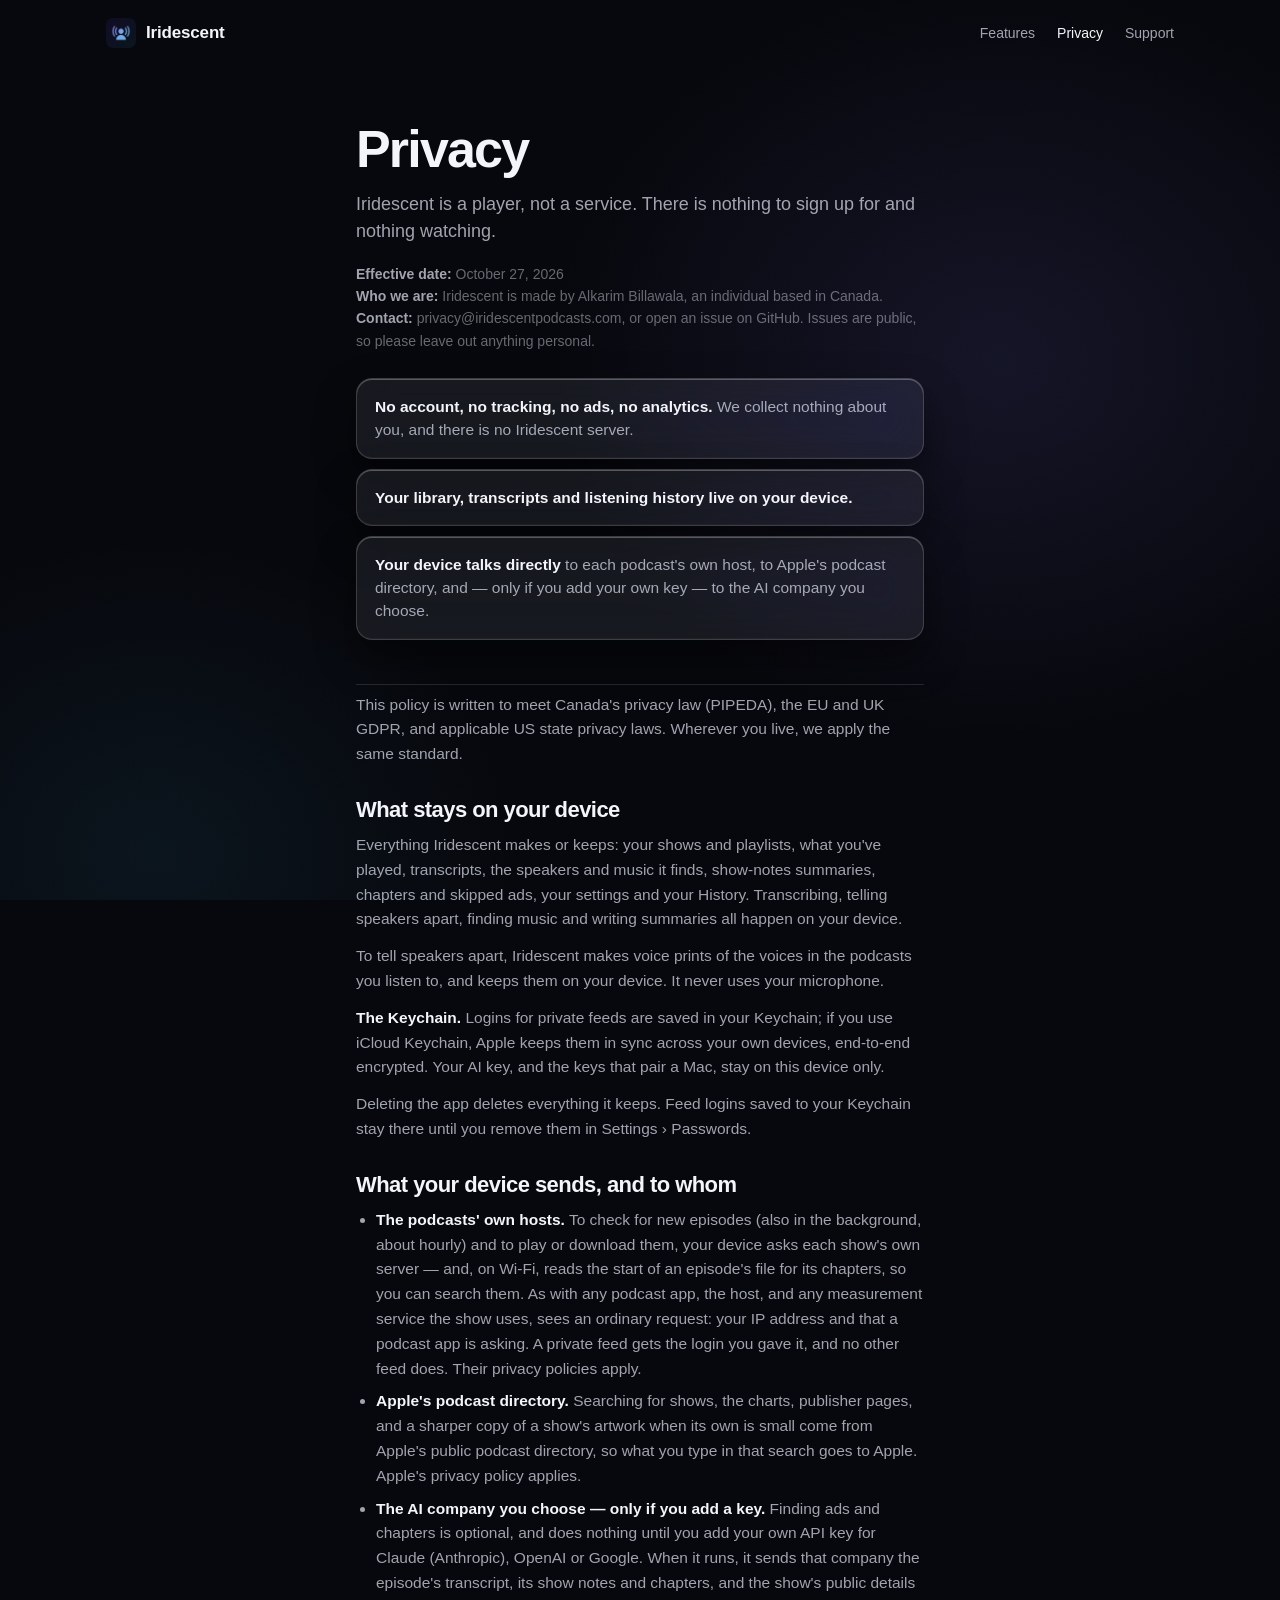
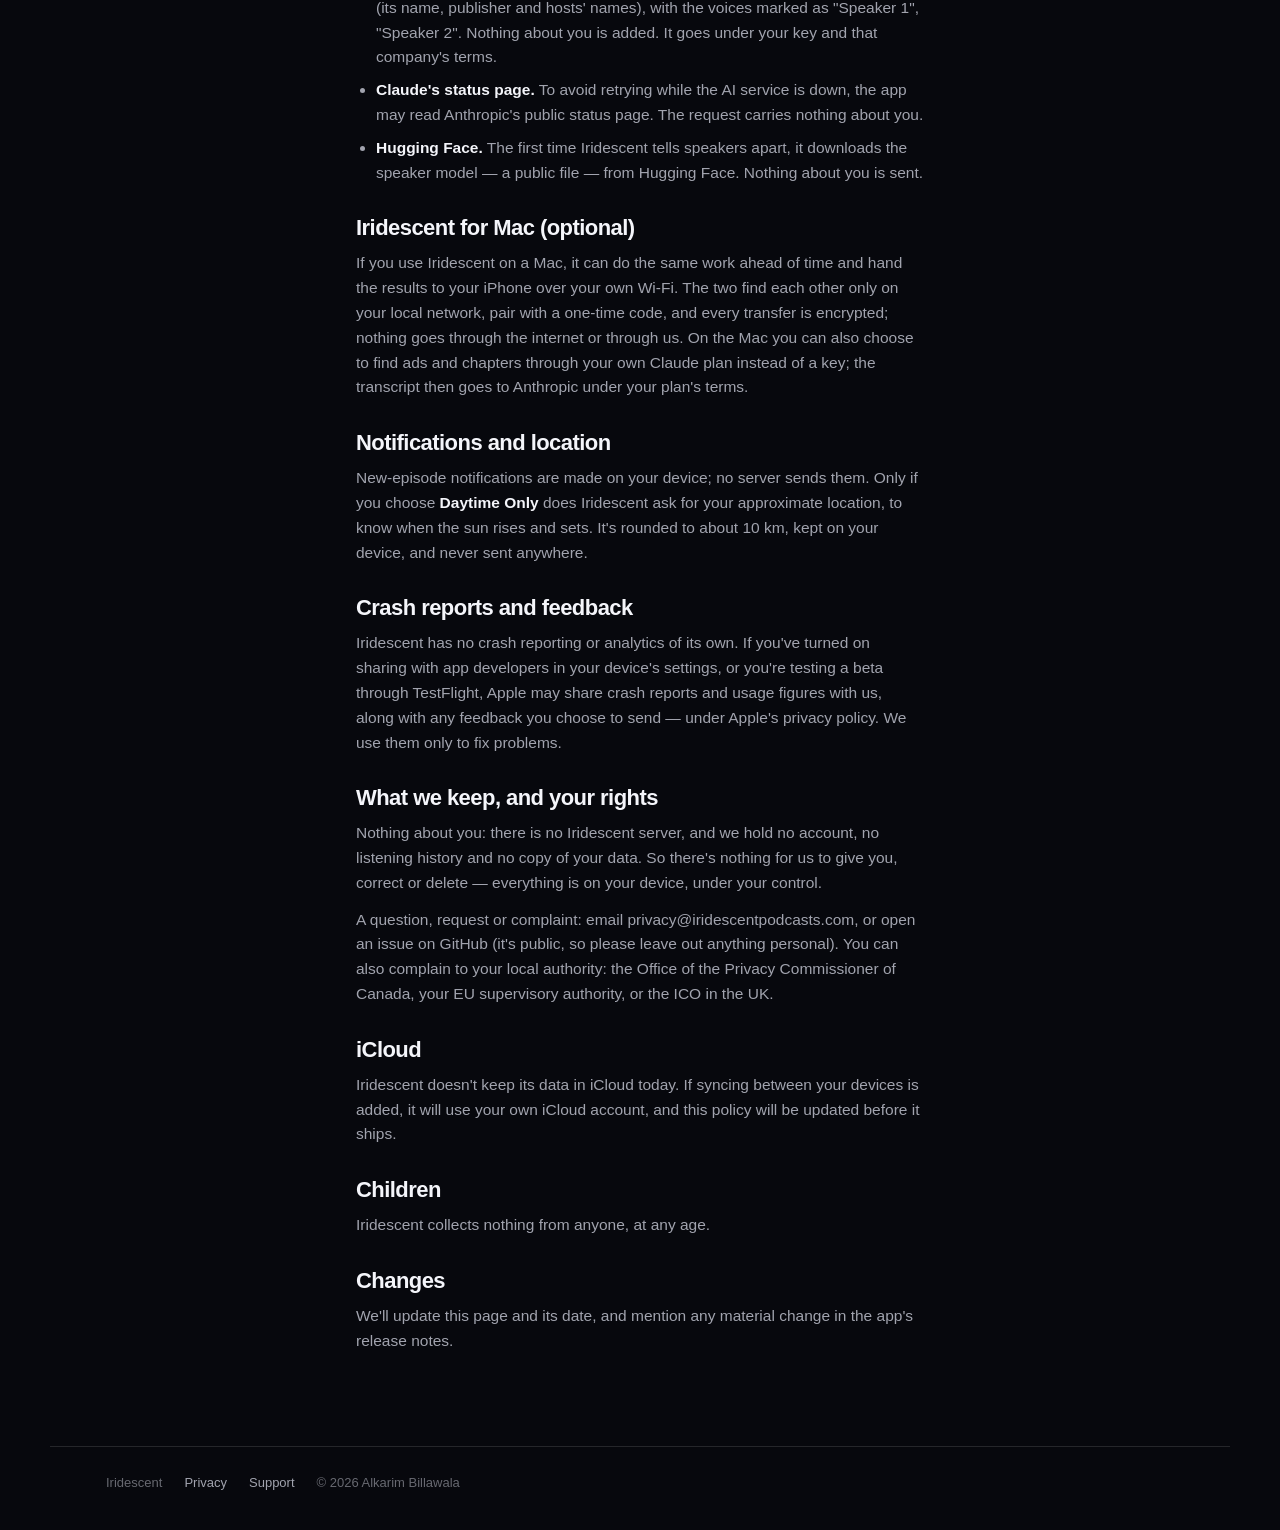
==== commit d05fcdb7: "Contact by email: support@ on Support, privacy@ in the Privacy Policy (Issues kept)" ====
--- a/docs/privacy.html
+++ b/docs/privacy.html
@@ -19,7 +19,7 @@
   <main class="page plain">
     <h1>Privacy</h1>
     <p class="lede">Iridescent is a player, not a service. There is nothing to sign up for and nothing watching.</p>
-    <p class="policy-facts"><b>Effective date:</b> October 27, 2026<br><b>Who we are:</b> Iridescent is made by Alkarim Billawala, an individual based in Canada.<br><b>Contact:</b> <a href="https://github.com/Alkarim-Billawala/iridescent-app/issues">open an issue on GitHub</a>. Issues are public, so please leave out anything personal. An email address will be added here once Iridescent has its own domain.</p>
+    <p class="policy-facts"><b>Effective date:</b> October 27, 2026<br><b>Who we are:</b> Iridescent is made by Alkarim Billawala, an individual based in Canada.<br><b>Contact:</b> <a href="mailto:privacy@iridescentpodcasts.com">privacy@iridescentpodcasts.com</a>, or <a href="https://github.com/Alkarim-Billawala/iridescent-app/issues">open an issue on GitHub</a>. Issues are public, so please leave out anything personal.</p>
     <ul>
       <li class="glass"><b>No account, no tracking, no ads, no analytics.</b> We collect nothing about you, and there is no Iridescent server.</li>
       <li class="glass"><b>Your library, transcripts and listening history live on your device.</b></li>
@@ -55,7 +55,7 @@
 
       <h2>What we keep, and your rights</h2>
       <p>Nothing about you: there is no Iridescent server, and we hold no account, no listening history and no copy of your data. So there's nothing for us to give you, correct or delete — everything is on your device, under your control.</p>
-      <p>A question, request or complaint: <a href="https://github.com/Alkarim-Billawala/iridescent-app/issues">open an issue on GitHub</a> (it's public, so please leave out anything personal). You can also complain to your local authority: the Office of the Privacy Commissioner of Canada, your EU supervisory authority, or the ICO in the UK.</p>
+      <p>A question, request or complaint: email <a href="mailto:privacy@iridescentpodcasts.com">privacy@iridescentpodcasts.com</a>, or <a href="https://github.com/Alkarim-Billawala/iridescent-app/issues">open an issue on GitHub</a> (it's public, so please leave out anything personal). You can also complain to your local authority: the Office of the Privacy Commissioner of Canada, your EU supervisory authority, or the ICO in the UK.</p>
 
       <h2>iCloud</h2>
       <p>Iridescent doesn't keep its data in iCloud today. If syncing between your devices is added, it will use your own iCloud account, and this policy will be updated before it ships.</p>
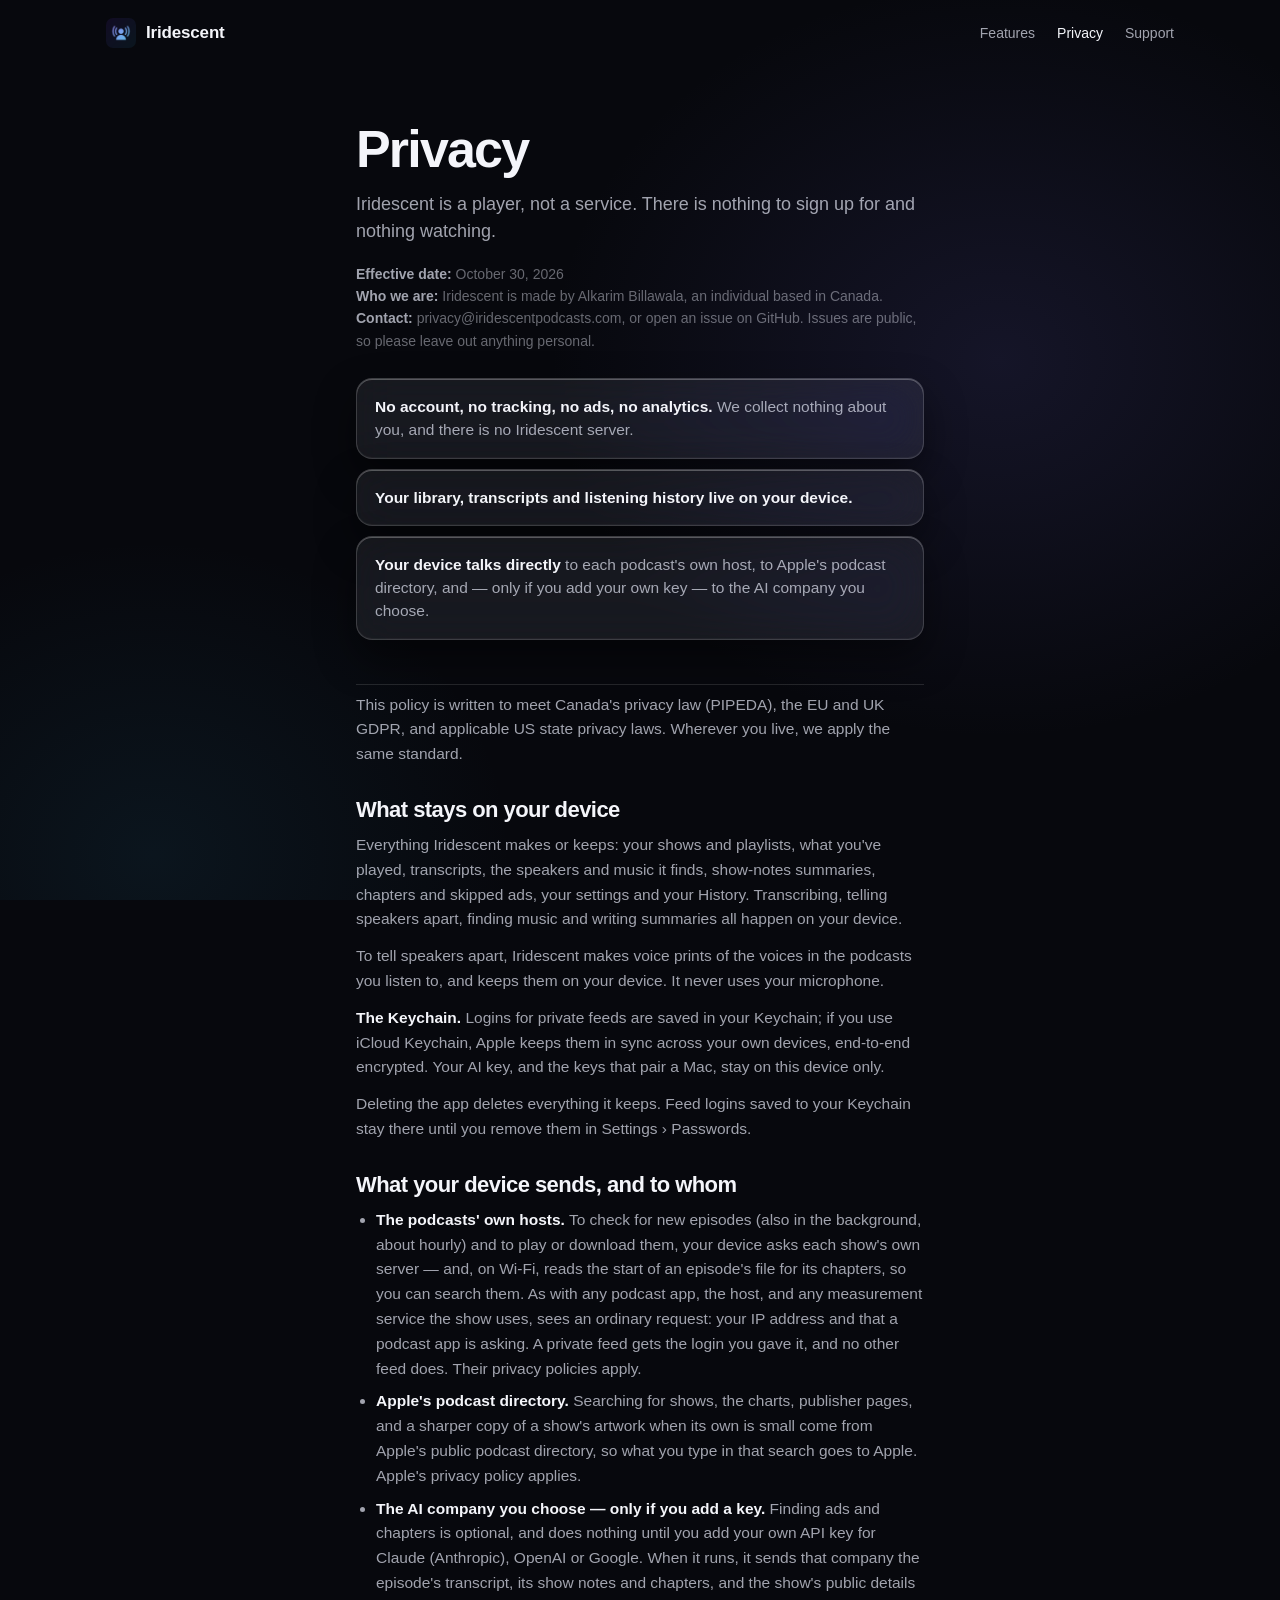
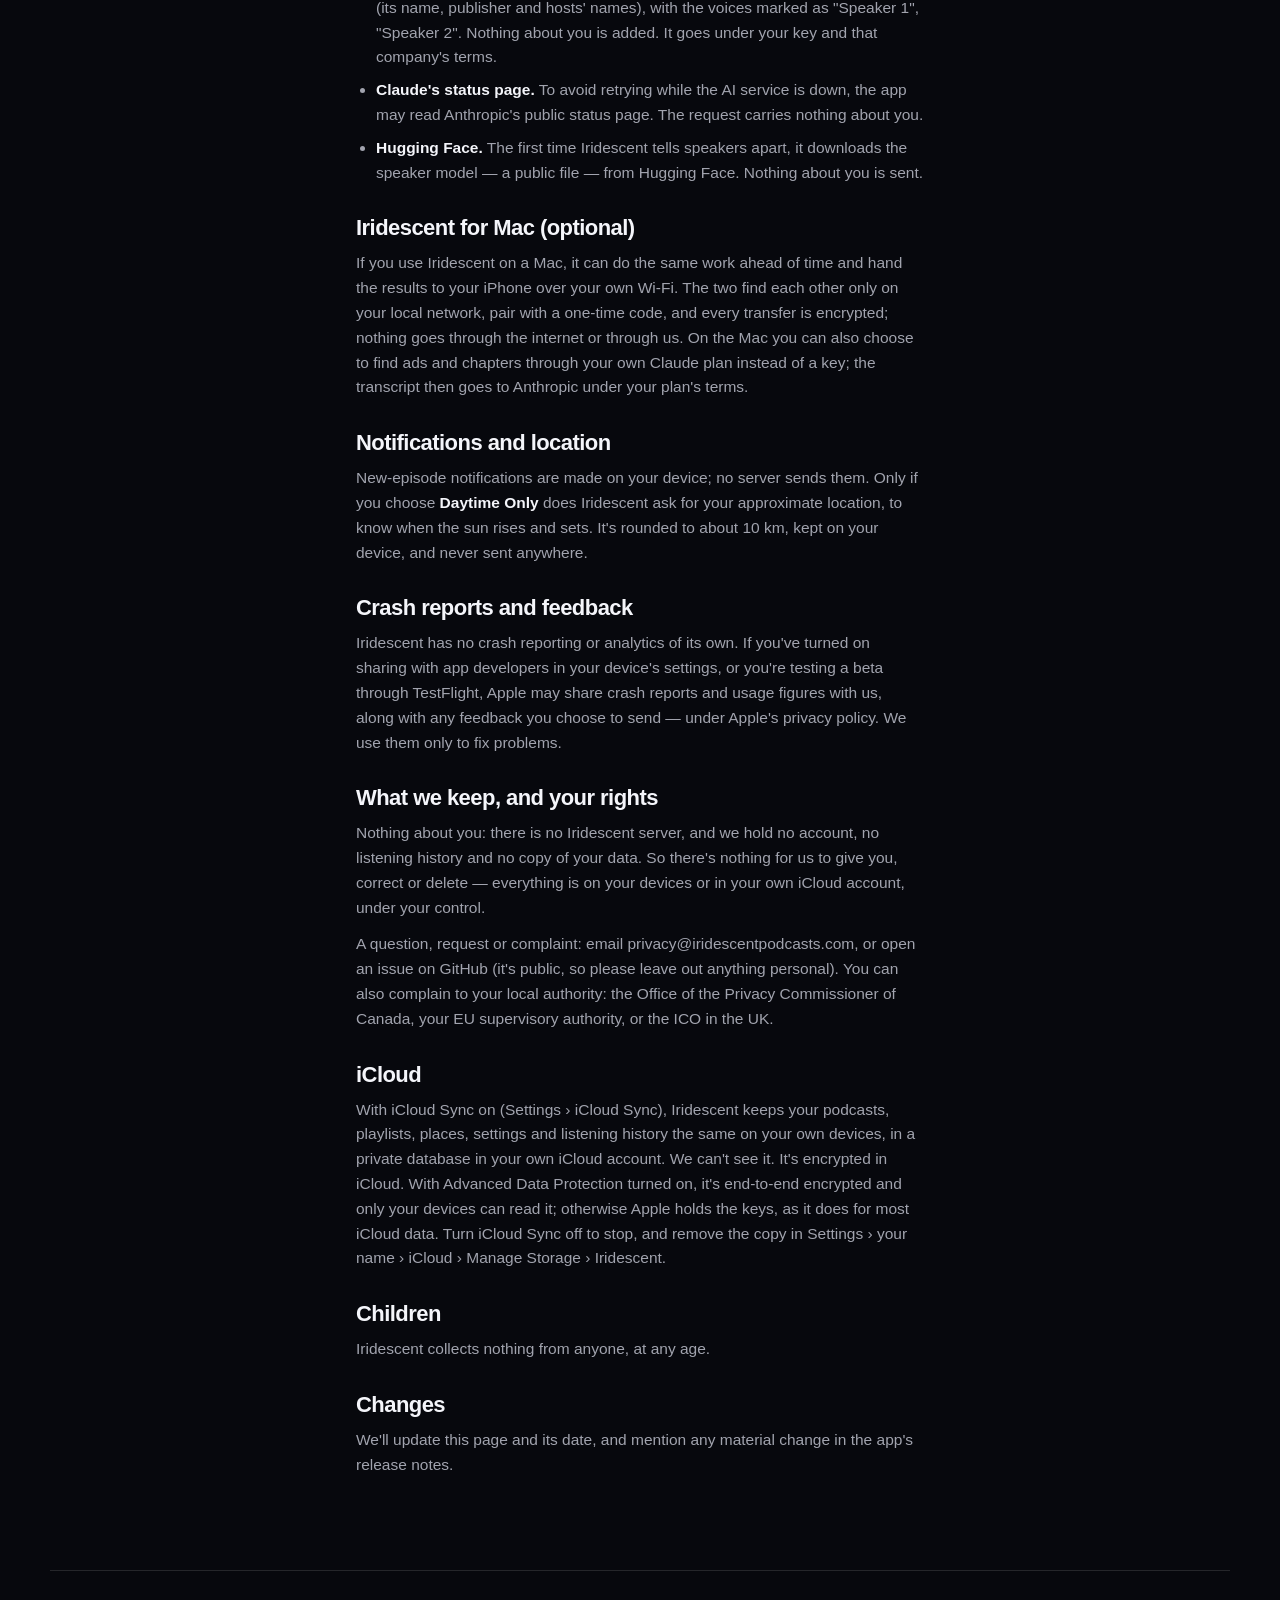
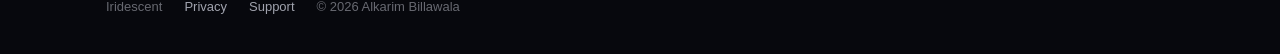
==== commit 4163115f: "Privacy page: the iCloud section for iCloud Sync (your own private iCloud database; end-to-end with " ====
--- a/docs/privacy.html
+++ b/docs/privacy.html
@@ -19,7 +19,7 @@
   <main class="page plain">
     <h1>Privacy</h1>
     <p class="lede">Iridescent is a player, not a service. There is nothing to sign up for and nothing watching.</p>
-    <p class="policy-facts"><b>Effective date:</b> October 27, 2026<br><b>Who we are:</b> Iridescent is made by Alkarim Billawala, an individual based in Canada.<br><b>Contact:</b> <a href="mailto:privacy@iridescentpodcasts.com">privacy@iridescentpodcasts.com</a>, or <a href="https://github.com/Alkarim-Billawala/iridescent-app/issues">open an issue on GitHub</a>. Issues are public, so please leave out anything personal.</p>
+    <p class="policy-facts"><b>Effective date:</b> October 30, 2026<br><b>Who we are:</b> Iridescent is made by Alkarim Billawala, an individual based in Canada.<br><b>Contact:</b> <a href="mailto:privacy@iridescentpodcasts.com">privacy@iridescentpodcasts.com</a>, or <a href="https://github.com/Alkarim-Billawala/iridescent-app/issues">open an issue on GitHub</a>. Issues are public, so please leave out anything personal.</p>
     <ul>
       <li class="glass"><b>No account, no tracking, no ads, no analytics.</b> We collect nothing about you, and there is no Iridescent server.</li>
       <li class="glass"><b>Your library, transcripts and listening history live on your device.</b></li>
@@ -54,11 +54,11 @@
       <p>Iridescent has no crash reporting or analytics of its own. If you've turned on sharing with app developers in your device's settings, or you're testing a beta through TestFlight, Apple may share crash reports and usage figures with us, along with any feedback you choose to send — under Apple's privacy policy. We use them only to fix problems.</p>
 
       <h2>What we keep, and your rights</h2>
-      <p>Nothing about you: there is no Iridescent server, and we hold no account, no listening history and no copy of your data. So there's nothing for us to give you, correct or delete — everything is on your device, under your control.</p>
+      <p>Nothing about you: there is no Iridescent server, and we hold no account, no listening history and no copy of your data. So there's nothing for us to give you, correct or delete — everything is on your devices or in your own iCloud account, under your control.</p>
       <p>A question, request or complaint: email <a href="mailto:privacy@iridescentpodcasts.com">privacy@iridescentpodcasts.com</a>, or <a href="https://github.com/Alkarim-Billawala/iridescent-app/issues">open an issue on GitHub</a> (it's public, so please leave out anything personal). You can also complain to your local authority: the Office of the Privacy Commissioner of Canada, your EU supervisory authority, or the ICO in the UK.</p>
 
       <h2>iCloud</h2>
-      <p>Iridescent doesn't keep its data in iCloud today. If syncing between your devices is added, it will use your own iCloud account, and this policy will be updated before it ships.</p>
+      <p>With iCloud Sync on (Settings › iCloud Sync), Iridescent keeps your podcasts, playlists, places, settings and listening history the same on your own devices, in a private database in your own iCloud account. We can't see it. It's encrypted in iCloud. With Advanced Data Protection turned on, it's end-to-end encrypted and only your devices can read it; otherwise Apple holds the keys, as it does for most iCloud data. Turn iCloud Sync off to stop, and remove the copy in Settings › your name › iCloud › Manage Storage › Iridescent.</p>
 
       <h2>Children</h2>
       <p>Iridescent collects nothing from anyone, at any age.</p>
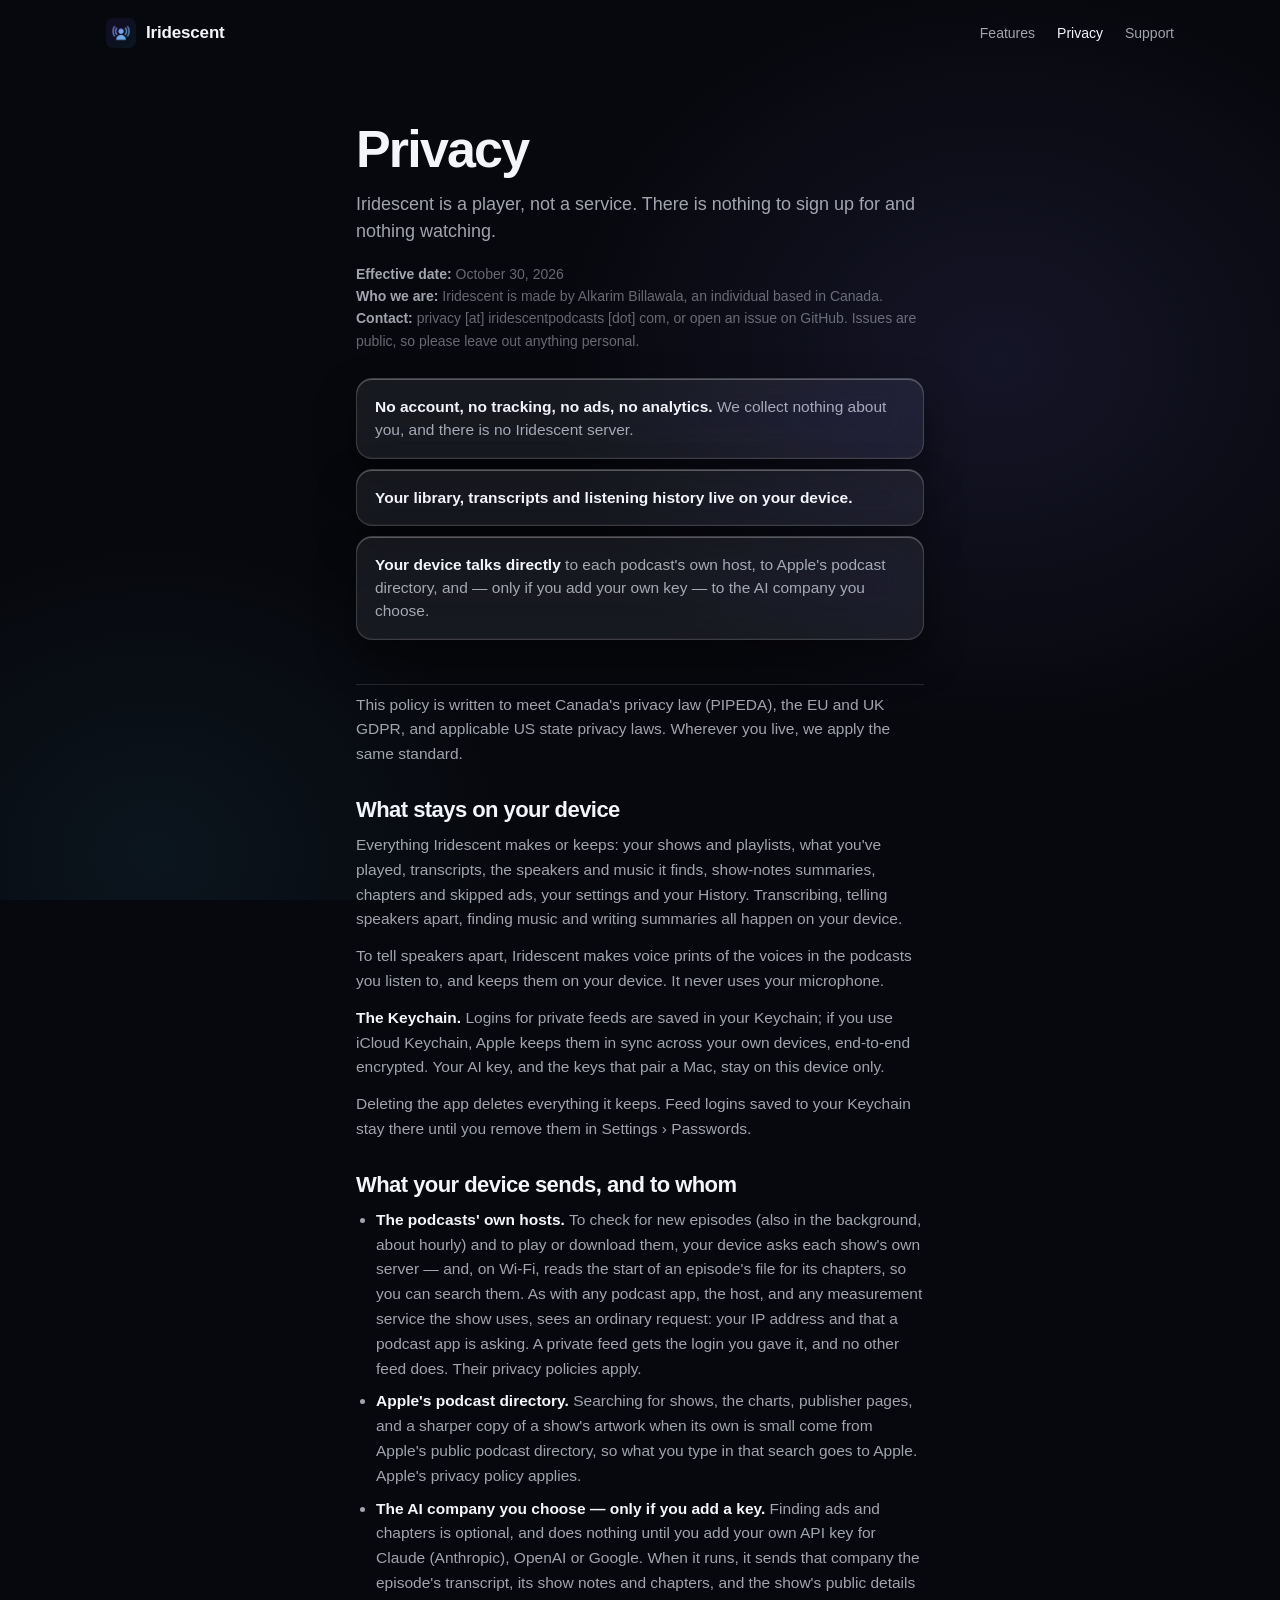
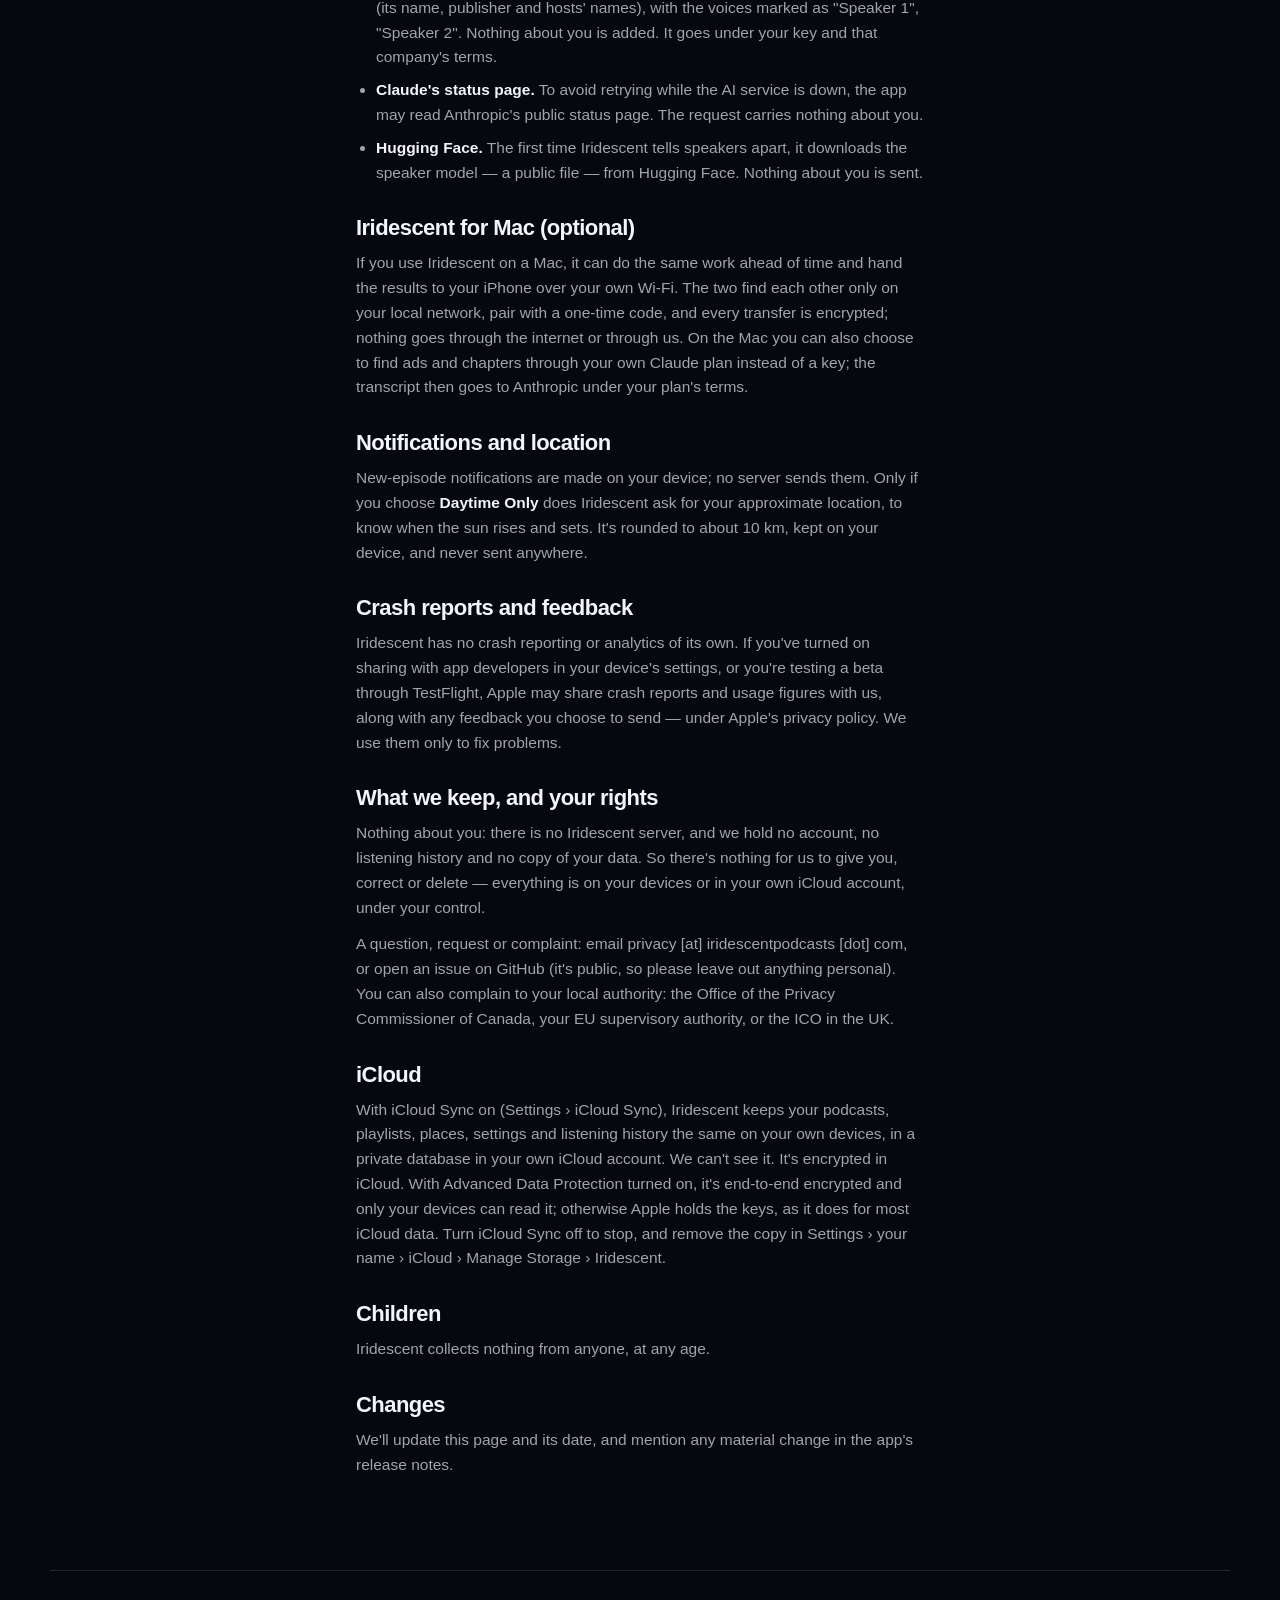
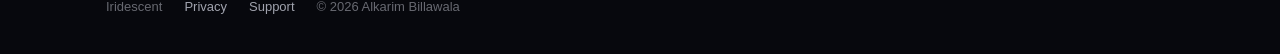
==== commit a48485df: "Support and privacy pages: email addresses shown spelled out ([at] / [dot]) and put together only wh" ====
--- a/docs/privacy.html
+++ b/docs/privacy.html
@@ -19,7 +19,7 @@
   <main class="page plain">
     <h1>Privacy</h1>
     <p class="lede">Iridescent is a player, not a service. There is nothing to sign up for and nothing watching.</p>
-    <p class="policy-facts"><b>Effective date:</b> October 30, 2026<br><b>Who we are:</b> Iridescent is made by Alkarim Billawala, an individual based in Canada.<br><b>Contact:</b> <a href="mailto:privacy@iridescentpodcasts.com">privacy@iridescentpodcasts.com</a>, or <a href="https://github.com/Alkarim-Billawala/iridescent-app/issues">open an issue on GitHub</a>. Issues are public, so please leave out anything personal.</p>
+    <p class="policy-facts"><b>Effective date:</b> October 30, 2026<br><b>Who we are:</b> Iridescent is made by Alkarim Billawala, an individual based in Canada.<br><b>Contact:</b> <a class="mail" href="#">privacy [at] iridescentpodcasts [dot] com</a>, or <a href="https://github.com/Alkarim-Billawala/iridescent-app/issues">open an issue on GitHub</a>. Issues are public, so please leave out anything personal.</p>
     <ul>
       <li class="glass"><b>No account, no tracking, no ads, no analytics.</b> We collect nothing about you, and there is no Iridescent server.</li>
       <li class="glass"><b>Your library, transcripts and listening history live on your device.</b></li>
@@ -55,7 +55,7 @@
 
       <h2>What we keep, and your rights</h2>
       <p>Nothing about you: there is no Iridescent server, and we hold no account, no listening history and no copy of your data. So there's nothing for us to give you, correct or delete — everything is on your devices or in your own iCloud account, under your control.</p>
-      <p>A question, request or complaint: email <a href="mailto:privacy@iridescentpodcasts.com">privacy@iridescentpodcasts.com</a>, or <a href="https://github.com/Alkarim-Billawala/iridescent-app/issues">open an issue on GitHub</a> (it's public, so please leave out anything personal). You can also complain to your local authority: the Office of the Privacy Commissioner of Canada, your EU supervisory authority, or the ICO in the UK.</p>
+      <p>A question, request or complaint: email <a class="mail" href="#">privacy [at] iridescentpodcasts [dot] com</a>, or <a href="https://github.com/Alkarim-Billawala/iridescent-app/issues">open an issue on GitHub</a> (it's public, so please leave out anything personal). You can also complain to your local authority: the Office of the Privacy Commissioner of Canada, your EU supervisory authority, or the ICO in the UK.</p>
 
       <h2>iCloud</h2>
       <p>With iCloud Sync on (Settings › iCloud Sync), Iridescent keeps your podcasts, playlists, places, settings and listening history the same on your own devices, in a private database in your own iCloud account. We can't see it. It's encrypted in iCloud. With Advanced Data Protection turned on, it's end-to-end encrypted and only your devices can read it; otherwise Apple holds the keys, as it does for most iCloud data. Turn iCloud Sync off to stop, and remove the copy in Settings › your name › iCloud › Manage Storage › Iridescent.</p>
@@ -71,5 +71,12 @@
   <footer class="page footer">
     <span>Iridescent</span><a href="privacy.html">Privacy</a><a href="support.html">Support</a><span>© 2026 Alkarim Billawala</span>
   </footer>
+  <script>
+    // The address is never written whole in the page: shown spelled out, put together only when tapped.
+    document.querySelectorAll('a.mail').forEach((a) => a.addEventListener('click', (event) => {
+      event.preventDefault();
+      location.href = 'mai' + 'lto:' + ['privacy', 'iridescentpodcasts' + '.' + 'com'].join('@');
+    }));
+  </script>
 </body>
 </html>
